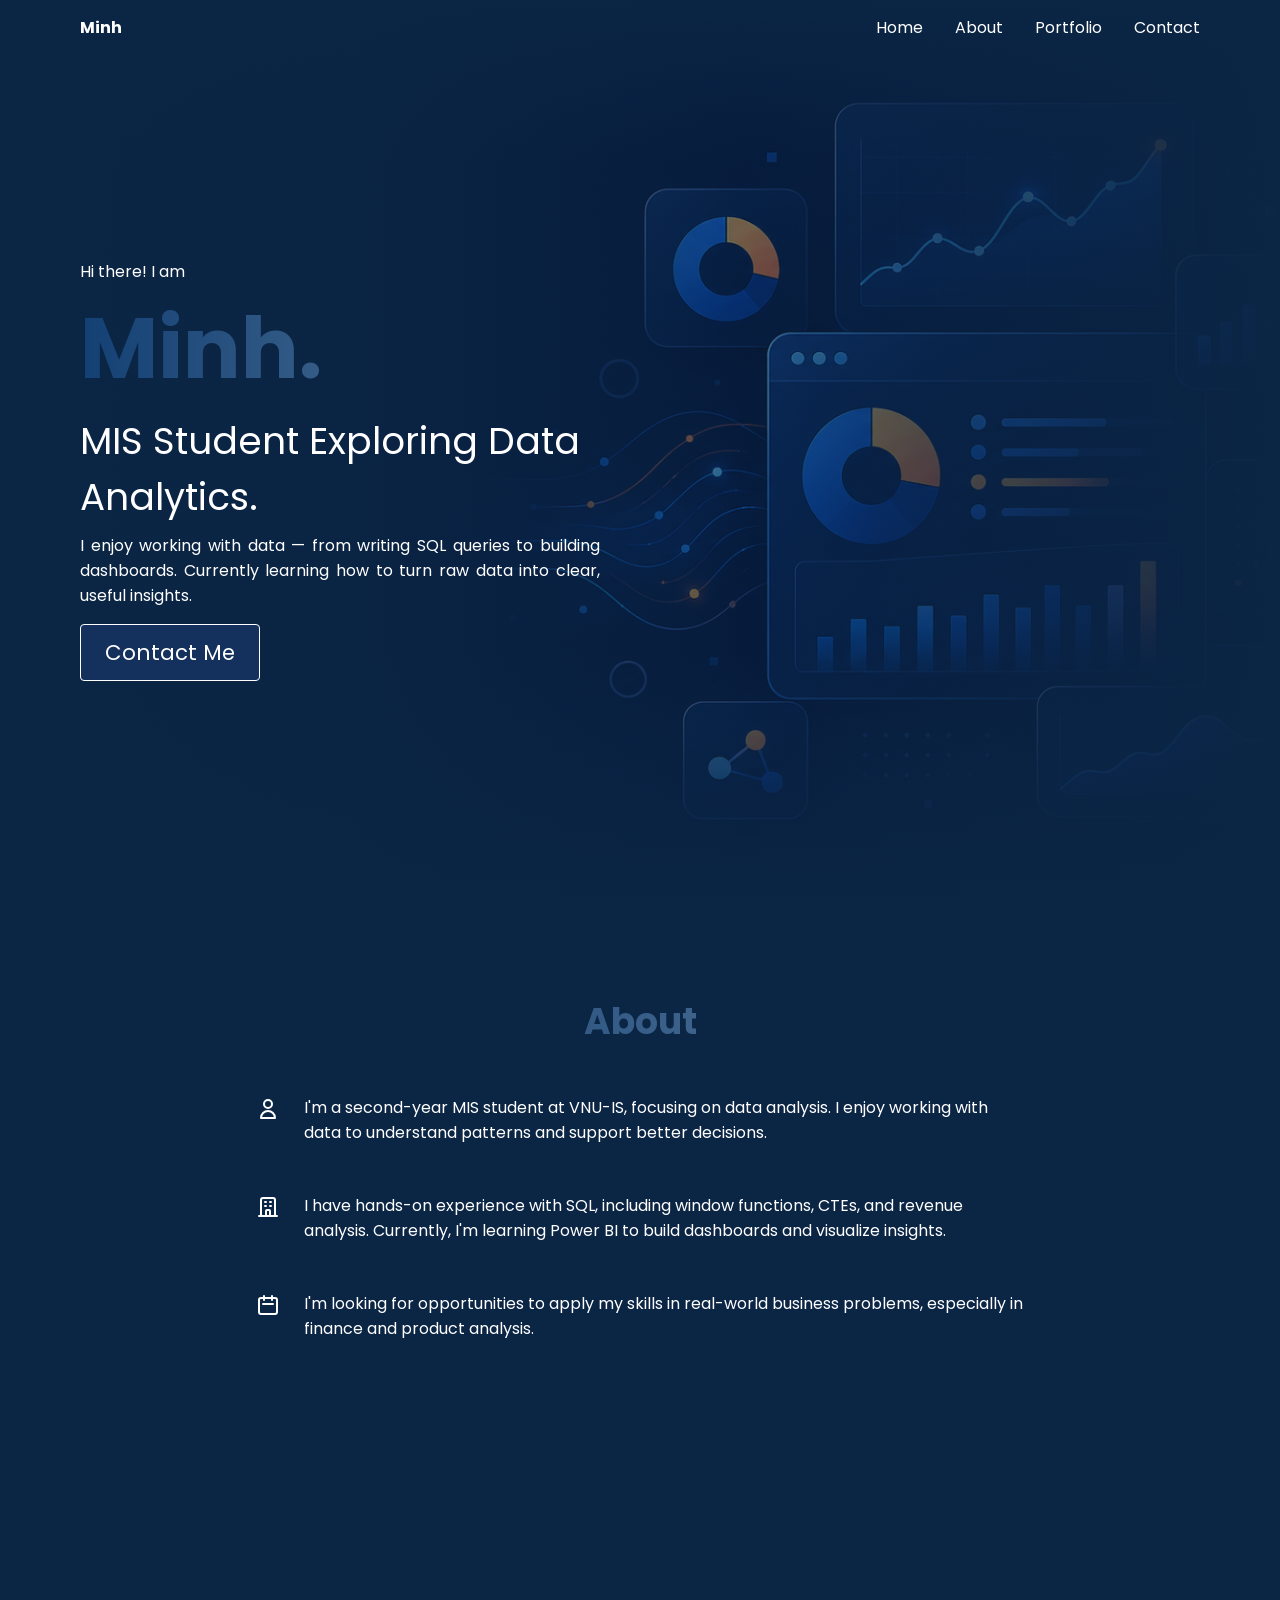
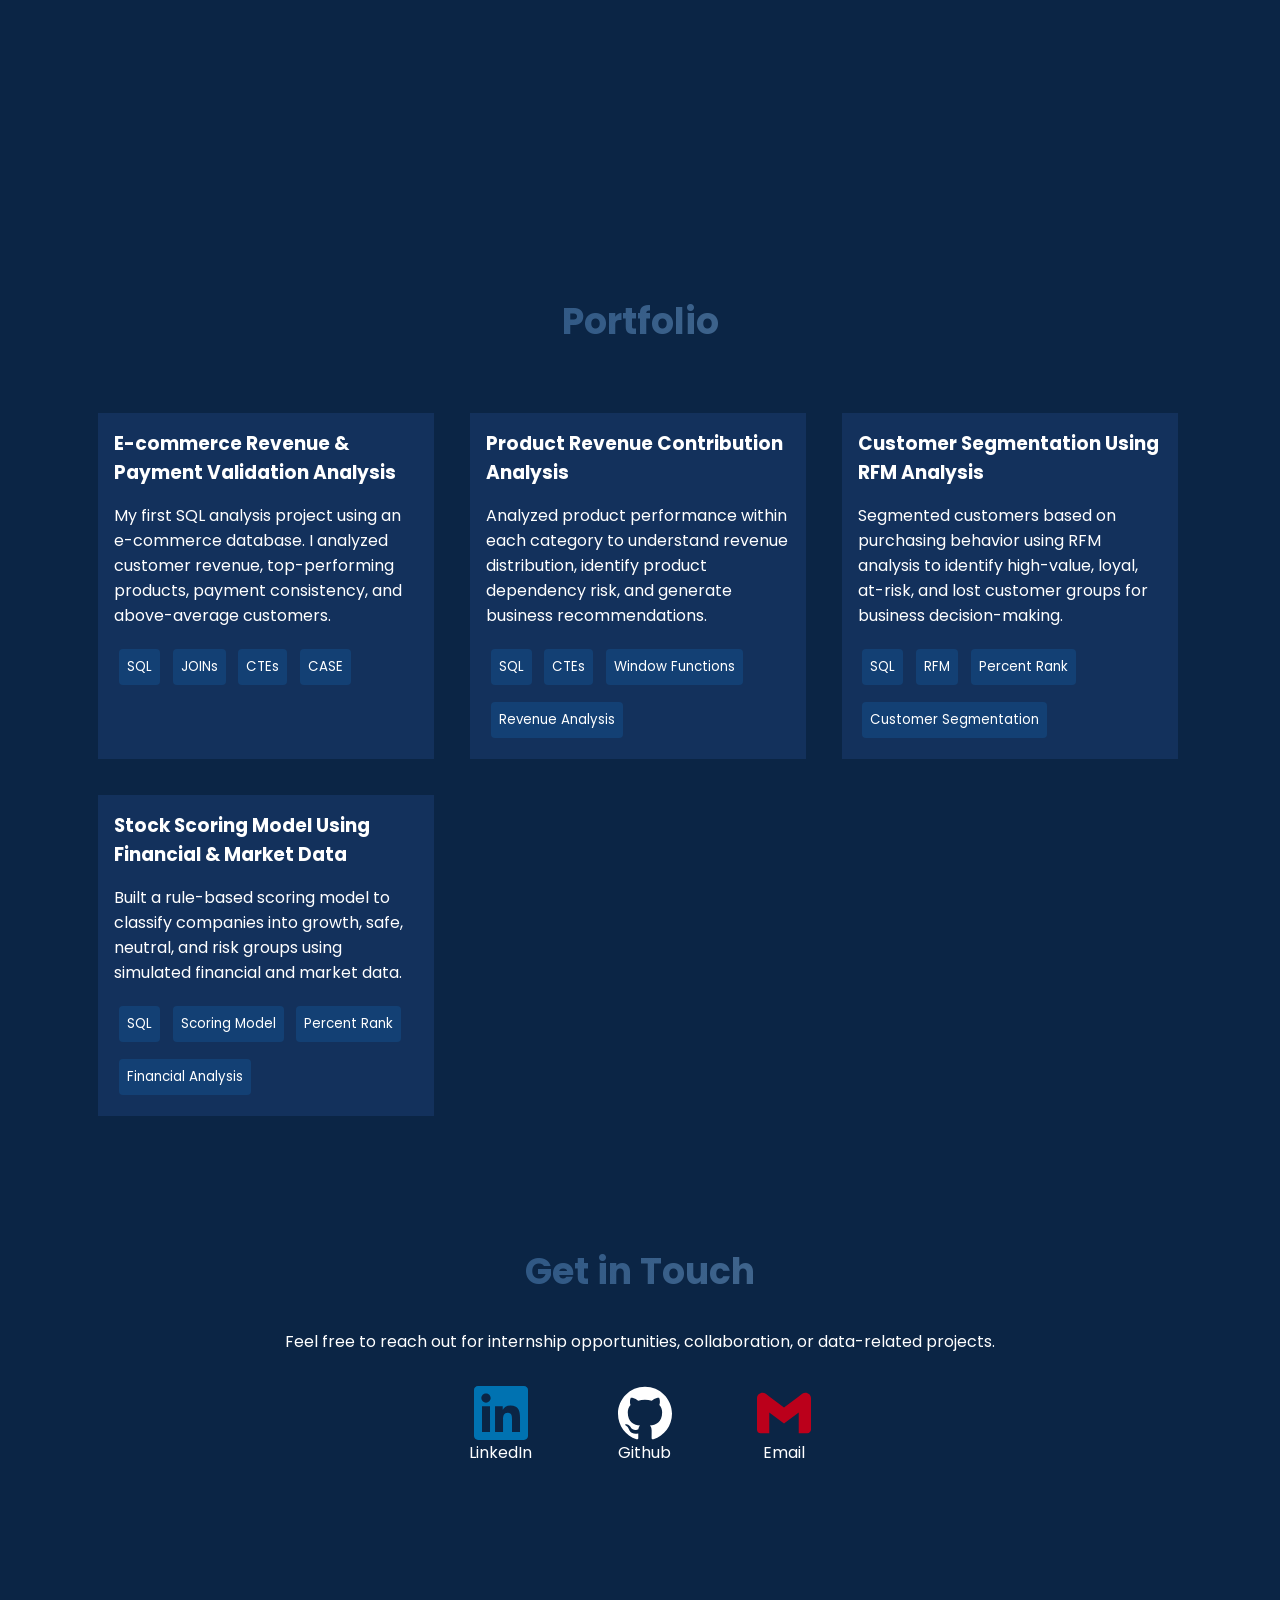
==== index.html @ dc4b4d35 "Add files via upload" ====
<!DOCTYPE html>
<html lang="en">

<head>
    <title>Deep Sea a Freefolio template by OSSPH</title>
    <link rel="icon" href="assets/favicon.ico" type="image/ico" sizes="16x16" />
    <meta name="description" content="Deep Sea theme create by Rane G" />
    <meta name="theme-color" content="#134074" />
    <meta name="viewport" content="width=device-width, initial-scale=1.0">
    <meta property="og:title" content="OSSPH Freefolio - Deep Sea Template"/>
    <meta property="og:description" content="100% FREE Professional Portfolio Templates - Deep Sea Template"/>
    <meta property="og:type" content="website" />
    <meta
        property="og:image"
        content="https://i.postimg.cc/8zMCscDr/deepsea.png"
    />
    <meta property="og:image:type" content="image/png" />
    <meta property="og:image:width" content="1200" />
    <meta property="og:image:height" content="630" />
    <meta name="twitter:card" content="summary_large_image" />
    <meta name="twitter:image:alt" content="OSSPH Freefolio">
    <meta name="twitter:title" content="OSSPH Freefolio - Deep Sea Template" />
    <meta name="twitter:description" content="100% FREE Professional Portfolio Templates - Deep Sea Template" />
    <link rel='apple-touch-icon' href='/logo.png'>
    <link rel="stylesheet" href="index.css">
    <link href="https://unpkg.com/aos@2.3.1/dist/aos.css" rel="stylesheet">
</head>

<body>
    <header>
        <nav id="nav-bar" class="nav-bar">
            <div class="nav-logo">
                <a href="#hero">
                    <h1>Minh</h1>
                </a>
            </div>

            <div class="nav-links">
                <ul>
                    <li>
                        <a class="nav-links-item" href="#">Home</a>
                    </li>
                    <li>
                        <a class="nav-links-item" href="#about">About</a>
                    </li>
                    <li>
                        <a class="nav-links-item" href="#portfolio">Portfolio</a>
                    </li>
                    <li>
                        <a class="nav-links-item" href="#contact">Contact</a>
                    </li>
                </ul>
            </div>

            <div class="nav-menu">
                <img id="nav-icon" src="assets/hamburger.svg" alt="Menu Icon" class="hamburger-icon" />
            </div>
        </nav>
    </header>

    <main>
        <section id="hero">
            <div class="hero-text" data-aos="fade-up">
                <p class="greet-text">Hi there! I am</p>
                <p class="text-gradient name-text">Minh.</p>
                <p class="job-text">MIS Student Exploring Data Analytics.</p>
                <p class="intro-text">I enjoy working with data — from writing SQL queries to building dashboards.
                    Currently learning how to turn raw data into clear, useful insights.
                </p>
                <a href="#contact" class="contact-button">Contact Me</a>
            </div>
            <div class="hero-image" data-aos="fade-up">
                <img class="hero-image" src="assets/hero.png" width="512" alt="Hero Image" />
            </div>
        </section>

        <section id="about">
            <h2 class="text-gradient" data-aos="fade-up">About</h2>
            <div class="about-content">
                <ul>
                    <li data-aos="fade-up">
                        <img class="about-icon" src="assets/user.svg" alt="person icon" />
                        <p>I'm a second-year MIS student at VNU-IS, focusing on data analysis.
                            I enjoy working with data to understand patterns and support better decisions.</p>
                    </li>
                    <li data-aos="fade-up">
                        <img class="about-icon" src="assets/building.svg" alt="job icon" />
                        <p>I have hands-on experience with SQL, including window functions, CTEs, and revenue analysis.
                            Currently, I'm learning Power BI to build dashboards and visualize insights.</p>
                    </li>
                    <li data-aos="fade-up">
                        <img class="about-icon" src="assets/calendar.svg" alt="calendar icon" />
                        <p>I'm looking for opportunities to apply my skills in real-world business problems,
                            especially in finance and product analysis.</p>
                    </li>
                </ul>
            </div>
        </section>

        <section id="portfolio">
            <h2 class="text-gradient" data-aos="fade-up">Portfolio</h2>
            <div>
                <ul>
                    <li class="project-card" data-aos="fade-up">
                        <a class="project-card-link"
                            href="https://github.com/minhhyiii-dot/sql-analyst-bootcamp/tree/main/mini-project-1"
                            target="_blank" rel="noopener noreferrer">
                            <h3 class="port-title-text">
                                E-commerce Revenue & Payment Validation Analysis
                            </h3>
                            <p class="port-title-description">
                                My first SQL analysis project using an e-commerce database. I analyzed customer revenue,
                                top-performing products, payment consistency, and above-average customers.
                            </p>
                            <ul>
                                <li>SQL</li>
                                <li>JOINs</li>
                                <li>CTEs</li>
                                <li>CASE</li>
                            </ul>
                        </a>
                    </li>
                    <li class="project-card" data-aos="fade-up">
                        <a class="project-card-link"
                            href="https://github.com/minhhyiii-dot/sql-analyst-bootcamp/tree/main/mini-project-2"
                            target="_blank" rel="noopener noreferrer">
                            <h3 class="port-title-text">
                                Product Revenue Contribution Analysis
                            </h3>
                            <p class="port-title-description">
                                Analyzed product performance within each category to understand revenue distribution,
                                identify product dependency risk, and generate business recommendations.
                            </p>
                            <ul>
                                <li>SQL</li>
                                <li>CTEs</li>
                                <li>Window Functions</li>
                                <li>Revenue Analysis</li>
                            </ul>
                        </a>
                    </li>
                    <li class="project-card" data-aos="fade-up">
                        <a class="project-card-link"
                            href="https://github.com/minhhyiii-dot/sql-analyst-bootcamp/tree/main/mini-project-3"
                            target="_blank" rel="noopener noreferrer">
                            <h3 class="port-title-text">
                                Customer Segmentation Using RFM Analysis
                            </h3>
                            <p class="port-title-description">
                                Segmented customers based on purchasing behavior using RFM analysis to identify
                                high-value, loyal, at-risk, and lost customer groups for business decision-making.
                            </p>
                            <ul>
                                <li>SQL</li>
                                <li>RFM</li>
                                <li>Percent Rank</li>
                                <li>Customer Segmentation</li>
                            </ul>
                        </a>
                    </li>
                    <li class="project-card" data-aos="fade-up">
                        <a class="project-card-link"
                            href="https://github.com/minhhyiii-dot/sql-analyst-bootcamp/tree/main/mini-project-4"
                            target="_blank" rel="noopener noreferrer">
                            <h3 class="port-title-text">
                                Stock Scoring Model Using Financial & Market Data
                            </h3>
                            <p class="port-title-description">
                                Built a rule-based scoring model to classify companies into growth, safe, neutral, and
                                risk groups using simulated financial and market data.
                            </p>
                            <ul>
                                <li>SQL</li>
                                <li>Scoring Model</li>
                                <li>Percent Rank</li>
                                <li>Financial Analysis</li>
                            </ul>
                        </a>
                    </li>
                </ul>
            </div>
        </section>

        <section id="contact">
            <h2 class="text-gradient" data-aos="fade-up">Get in Touch</h2>
            <p class="contact-intro" data-aos="fade-up">Feel free to reach out for internship opportunities,
                collaboration, or data-related projects.</p>
            <ul>
                <li data-aos="fade-up">
                    <a href="https://www.linkedin.com/in/minhyi/" target="_blank" rel="noopener noreferrer">
                        <img class="li-icon" src="assets/contact/linkedin.svg" alt="Linkedin icon" />
                    </a>
                    <p>LinkedIn</p>
                </li>
                <li data-aos="fade-up">
                    <a href="https://github.com/minhhyiii-dot" target="_blank" rel="noopener noreferrer">
                        <img class="gh-icon" src="assets/contact/github.svg" alt="Github icon" />
                    </a>
                    <p>Github</p>
                </li>
                <li data-aos="fade-up">
                    <a href="mailto:minhphamvu76@gmail.com">
                        <img class="gmail-icon" src="assets/contact/gmail.svg" alt="Gmail icon" />
                    </a>
                    <p>Email</p>
                </li>
            </ul>
        </section>
    </main>

    <script src="https://unpkg.com/aos@next/dist/aos.js"></script>
    <script>       
        AOS.init({
            once: true,
            delay: 0
        });
    </script>

</body>

<script src="index.js""></script>

</html>
---- index.css ----
@import url("https://fonts.googleapis.com/css2?family=Poppins&display=swap");

*,
::after,
::before {
  box-sizing: border-box;
}

html {
  display: block;
  scroll-behavior: smooth;
}

p {
  font-size: 12pt;
  line-height: normal;
  margin: 0;
}

body {
  background-color: #0b2545;
  color: white;
  font-family: "Poppins", sans-serif;
  overflow-x: hidden;
  margin: 0;
}

main {
  width: 100%;
  display: flex;
  flex-direction: column;
  flex-wrap: wrap;
}

header {
  display: flex;
  flex-direction: row;
  flex-wrap: wrap;
  padding-left: 1rem;
  padding-right: 1rem;
  position: fixed;
  top: 0;
  left: 0;
  height: 54px !important;
  width: 100%;
  background-color: transparent;
  font-size: 16pt;
  z-index: 999;
  transition: all;
  transition-duration: 300ms;
}

header h1{
  font-size: 12pt;
}

footer {
  display: flex;
  flex-direction: row;
  flex-wrap: wrap;
  padding-left: 4rem;
  padding-right: 4rem;
  height: 64px;
  box-sizing: border-box;
  background-color: #13315c;
}

footer p {
  width: 100%;
  text-align: center;
}

ul {
  padding: 0;
  list-style: none;
}

a:link,
a:visited,
a:hover,
a:active {
  text-decoration: none;
  color: white;
}

.nav-bar,
.nav-logo {
  display: flex;
  flex-direction: row;
  width: 100% !important;
  align-items: center;
  margin: 0;
}

.nav-logo img {
  border-radius: 100%;
  background-color: white;
  margin-right: 0.5rem;
  width: 32px;
  height: 32px;
}

.nav-menu {
  display: flex;
  flex-wrap: wrap;
}

.hamburger-icon {
  width: 38px;
  height: 38px;
  padding: 0.25rem;
  fill: white;
  border-radius: 0.25rem;
}

.hamburger-icon:hover {
  background-color: #134074;
}

.nav-links {
  display: flex;
  flex-direction: column;
  flex-wrap: wrap;
  width: 100%;
  position: fixed;
  flex-direction: column;
  align-items: center;
  left: 0;
  top: -100%;
  z-index: 90;
}

.show-nav-links {
  top: 54px;
  background-color: #13315c;
  transition: all;
  transition-duration: 300ms;
}

.nav-links ul {
  margin: 0;
  padding-top: 0.5rem;
  padding-bottom: 0.5rem;
  width: 100%;
}

.nav-links ul li a {
  padding-top: 0.35rem;
  padding-bottom: 0.35rem;
  font-size: 1rem;
  display: flex;
  flex-direction: row;
  align-items: center;
  justify-content: center;
  height: 100%;
  width: 100%;
}

.nav-links ul li a:hover {
  align-items: center;
  cursor: pointer;
  background-color: #8da9c4;
  border-bottom: 3px solid #ffffff;
}

section {
  min-height: calc(100vh);
  padding-top: 64px;
  padding-left: 1rem;
  padding-right: 1rem;
}

#hero {
  display: flex;
  flex-direction: column;
  justify-content: center;
  align-items: center;
  background-color: #0b2545;
  overflow: hidden;
  position: relative;
}

#hero::before {
  background: url("assets/hero.png") center / cover no-repeat;
  content: "";
  inset: 0;
  opacity: 0.78;
  position: absolute;
}

#hero::after {
  background:
    linear-gradient(90deg, #0b2545 0%, rgba(11, 37, 69, 0.94) 28%, rgba(11, 37, 69, 0.46) 58%, #0b2545 100%),
    linear-gradient(180deg, #0b2545 0%, rgba(11, 37, 69, 0) 18%, rgba(11, 37, 69, 0) 72%, #0b2545 100%);
  content: "";
  inset: 0;
  position: absolute;
}

.hero-text {
  display: flex;
  flex-direction: column;
  justify-content: center;
  margin-bottom: 1.5rem;
  position: relative;
  z-index: 2;
}

.hero-image {
  display: none;
}

.name-text {
  font-size: 30pt !important;
  line-height: normal;
  font-weight: bold;
  margin: 0;
}

.job-text {
  font-size: 18pt !important;
  margin-bottom: 0.5rem;
}

.intro-text {
  text-align: justify;
  margin-bottom: 1rem;
}

.contact-button {
  background-color: #13315c;
  color: white;
  border: 1px solid white;
  padding-top: 0.75rem;
  padding-bottom: 0.75rem;
  border-radius: 0.25rem;
  text-align: center;
}

#about {
  text-align: center;
}

#about h2 {
  text-align: center;
}

#about .about-content {
  display: flex;
  flex-direction: column;
  align-items: center;
}

#about ul {
  width: 100%;
  max-width: 768px;
}

#about li {
  display: flex;
  align-items: flex-start;
  gap: 1.5rem;
  margin-bottom: 3rem;
  text-align: left;
}

#about li p {
  margin: 0;
  text-align: left;
}

.about-content {
  width: 100%;
}

.about-icon {
  flex: 0 0 auto;
  width: 24px;
  height: 24px;
  margin-top: 0.15rem;
}

#portfolio h2 {
  text-align: center;
}

#portfolio div {
  display: flex;
  flex-direction: row;
}

#portfolio li {
  background-color: #13315c;
  padding: 1rem;
  margin-bottom: 1rem;
}

.project-card {
  cursor: pointer;
  transition: transform 200ms ease, background-color 200ms ease, box-shadow 200ms ease;
}

.project-card:hover {
  background-color: #134074;
  box-shadow: 0 14px 28px rgba(0, 0, 0, 0.18);
  transform: translateY(-6px);
}

.project-card-link {
  display: block;
  width: 100%;
  height: 100%;
  color: inherit;
}

.project-card-link:hover {
  color: inherit;
}

.project-card .port-title-text {
  white-space: normal;
  overflow-wrap: break-word;
}

.project-card ul {
  gap: 0.5rem;
  flex-wrap: wrap;
}

#portfolio .project-card ul li {
  margin-right: 0;
  max-width: none;
  white-space: nowrap;
}

#portfolio ul li p {
  margin-bottom: 1rem;
}

#portfolio ul ul {
  display: flex;
}

#portfolio ul ul li {
  background-color: #134074;
  margin-right: 0.5rem;
  border-radius: 0.25rem;
  padding: 0.5rem;
  font-size: 10pt;
}

.port-title-text {
  margin: 0%;
  margin-bottom: 1rem;
}

#contact h2 {
  text-align: center;
}

.contact-intro {
  margin: 0 auto 2rem;
  max-width: 720px;
  text-align: center;
}

#contact ul {
  display: flex;
  justify-content: space-evenly;
}

#contact a {
  display: flex;
  align-items: center;
  justify-content: center;
  width: 100%;
  height: 100%;
}

#contact p {
  text-align: center;
}

#contact img {
  width: 54px;
  height: 54px;
  align-items: center;
}

footer {
  display: flex;
  align-items: center;
  justify-content: center;
}

footer p {
  font-size: 10pt;
}

@media (min-width: 540px) {
  section {
    padding-left: 5rem;
    padding-right: 5rem;
  }

  p {
    font-size: 16pt;
  }

  h2 {
    font-size: 36px;
  }

  header {
    padding-left: 5rem;
    padding-right: 5rem;
    height: 72px !important;
  }

  .name-text {
    font-size: 64pt !important;
  }

  .job-text {
    font-size: 28pt !important;
  }

  .contact-button {
    font-size: 16pt;
    width: max-content;
    padding-left: 1.5rem;
    padding-right: 1.5rem;
  }

  .hero-image {
    display: none;
  }

  #portfolio ul {
    display: flex;
    flex-direction: row;
    flex-wrap: wrap;
    width: 100%;
  }
  #portfolio li {
    max-width: 45%;
    margin: 2.5%;
  }

  #contact ul {
    margin-left: 5rem;
    margin-right: 5rem;
  }

  footer p {
    font-size: 12pt;
  }
}

@media (min-width: 1024px) {
  section {
    max-width: 1366px;
    align-self: center;
  }

  p {
    font-size: 12pt;
  }

  h2 {
    font-size: 36px;
  }

  header {
    display: flex;
    flex-direction: row;
    flex-wrap: wrap;
    position: fixed;
    top: 0;
    left: 0;
    height: 54px !important;
    width: 100%;
    background-color: transparent;
    font-size: 16pt;
    z-index: 999;
    transition: all;
    transition-duration: 300ms;
    align-items: center;
    justify-content: center;
    padding-left: 0;
    padding-right: 0;
  }

  .nav-bar,
  .nav-logo {
    display: flex;
    flex-direction: row;
    align-items: center;
    margin: 0;
    width: 100%;
    max-width: 1366px !important;
  }

  .nav-bar {
    padding-left: 5rem;
    padding-right: 5rem;
  }

  .nav-logo img {
    border-radius: 100%;
    background-color: white;
    margin-right: 0.5rem;
    width: 32px;
    height: 32px;
  }

  .nav-menu {
    display: none;
  }

  .nav-links {
    display: flex;
    flex-direction: row;
    flex-wrap: unset;
    position: static;
    top: 0;
    width: 100;
  }

  .nav-links ul {
    display: flex;
    flex-direction: row;
    justify-content: end;
    flex-wrap: unset;
    position: static;
    top: 0;
    width: 100;
    margin: 0;
    padding: 0;
    height: 52px;
  }

  .nav-links ul li a {
    margin-left: 1rem;
    margin-right: 1rem;
  }

  .nav-links ul li a:hover {
    margin-left: 1rem;
    margin-right: 1rem;
  }

  #hero {
    flex-direction: row;
    justify-content: flex-start;
    max-width: none;
    width: 100%;
  }

  .hero-text {
    max-width: 520px;
  }

  #portfolio ul {
    display: flex;
    flex-direction: row;
    flex-wrap: wrap;
    width: 100%;
  }

  #portfolio li {
    max-width: 30%;
    margin: 1.6%;
  }

  #contact {
    width: 100%;
  }

  #contact ul {
    max-width: 512px;
    align-items: center;
    justify-content: space-evenly;
    margin: auto;
  }
}

.text-gradient {
  background: linear-gradient(270deg, #eef4ed, #134074);
  background-size: 300% 300%;

  -webkit-animation: AnimationName 7s ease infinite;
  animation: AnimationName 7s ease infinite;

  background-clip: text;
  -webkit-background-clip: text;
  -webkit-text-fill-color: transparent;
}

@-webkit-keyframes AnimationName {
  0% {
    background-position: 0% 50%;
  }
  50% {
    background-position: 100% 50%;
  }
  100% {
    background-position: 0% 50%;
  }
}
@keyframes AnimationName {
  0% {
    background-position: 0% 50%;
  }
  50% {
    background-position: 100% 50%;
  }
  100% {
    background-position: 0% 50%;
  }
}

.scroll-header {
  background-color: #13315c;
}
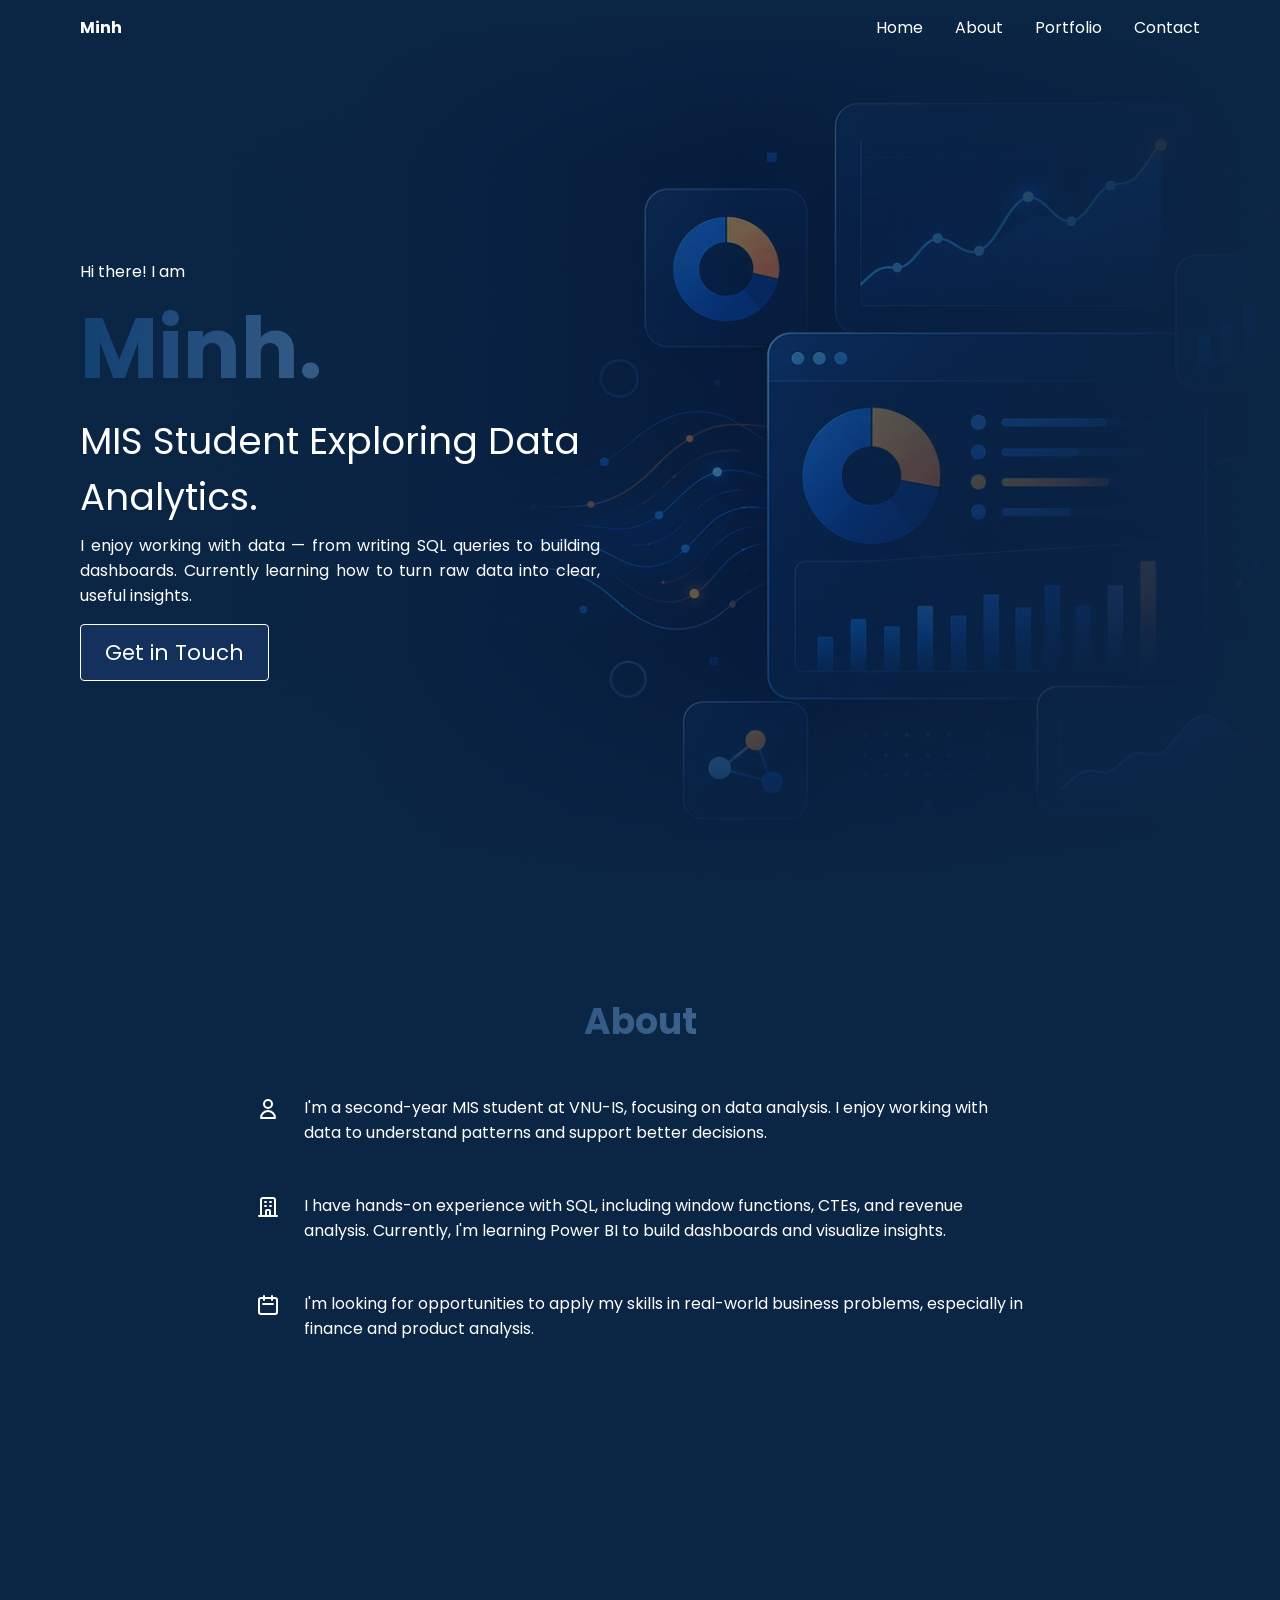
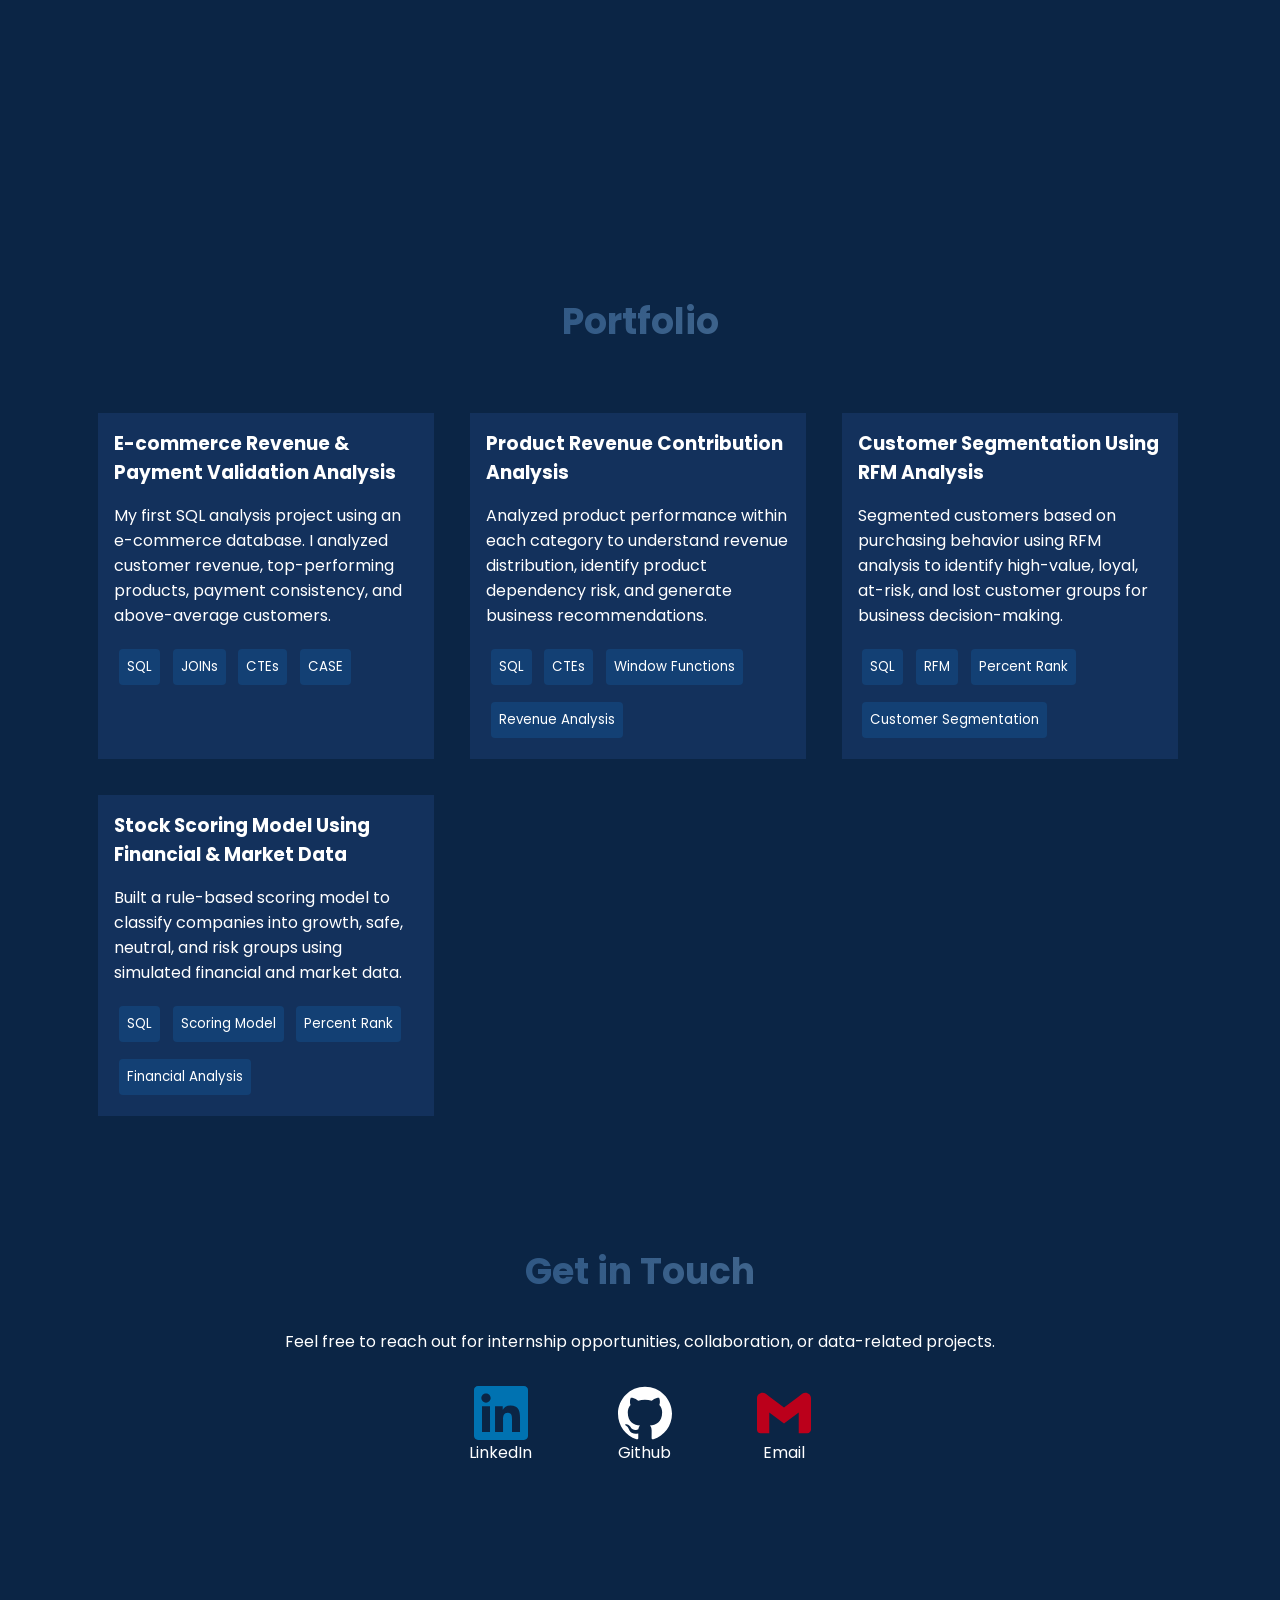
==== commit c3600079: "Update index.html" ====
--- a/index.html
+++ b/index.html
@@ -2,7 +2,7 @@
 <html lang="en">
 
 <head>
-    <title>Deep Sea a Freefolio template by OSSPH</title>
+    <title>Minh | Data Analyst Portfolio</title>
     <link rel="icon" href="assets/favicon.ico" type="image/ico" sizes="16x16" />
     <meta name="description" content="Deep Sea theme create by Rane G" />
     <meta name="theme-color" content="#134074" />
@@ -67,7 +67,7 @@
                 <p class="intro-text">I enjoy working with data — from writing SQL queries to building dashboards.
                     Currently learning how to turn raw data into clear, useful insights.
                 </p>
-                <a href="#contact" class="contact-button">Contact Me</a>
+                <a href="#contact" class="contact-button">Get in Touch</a>
             </div>
             <div class="hero-image" data-aos="fade-up">
                 <img class="hero-image" src="assets/hero.png" width="512" alt="Hero Image" />
